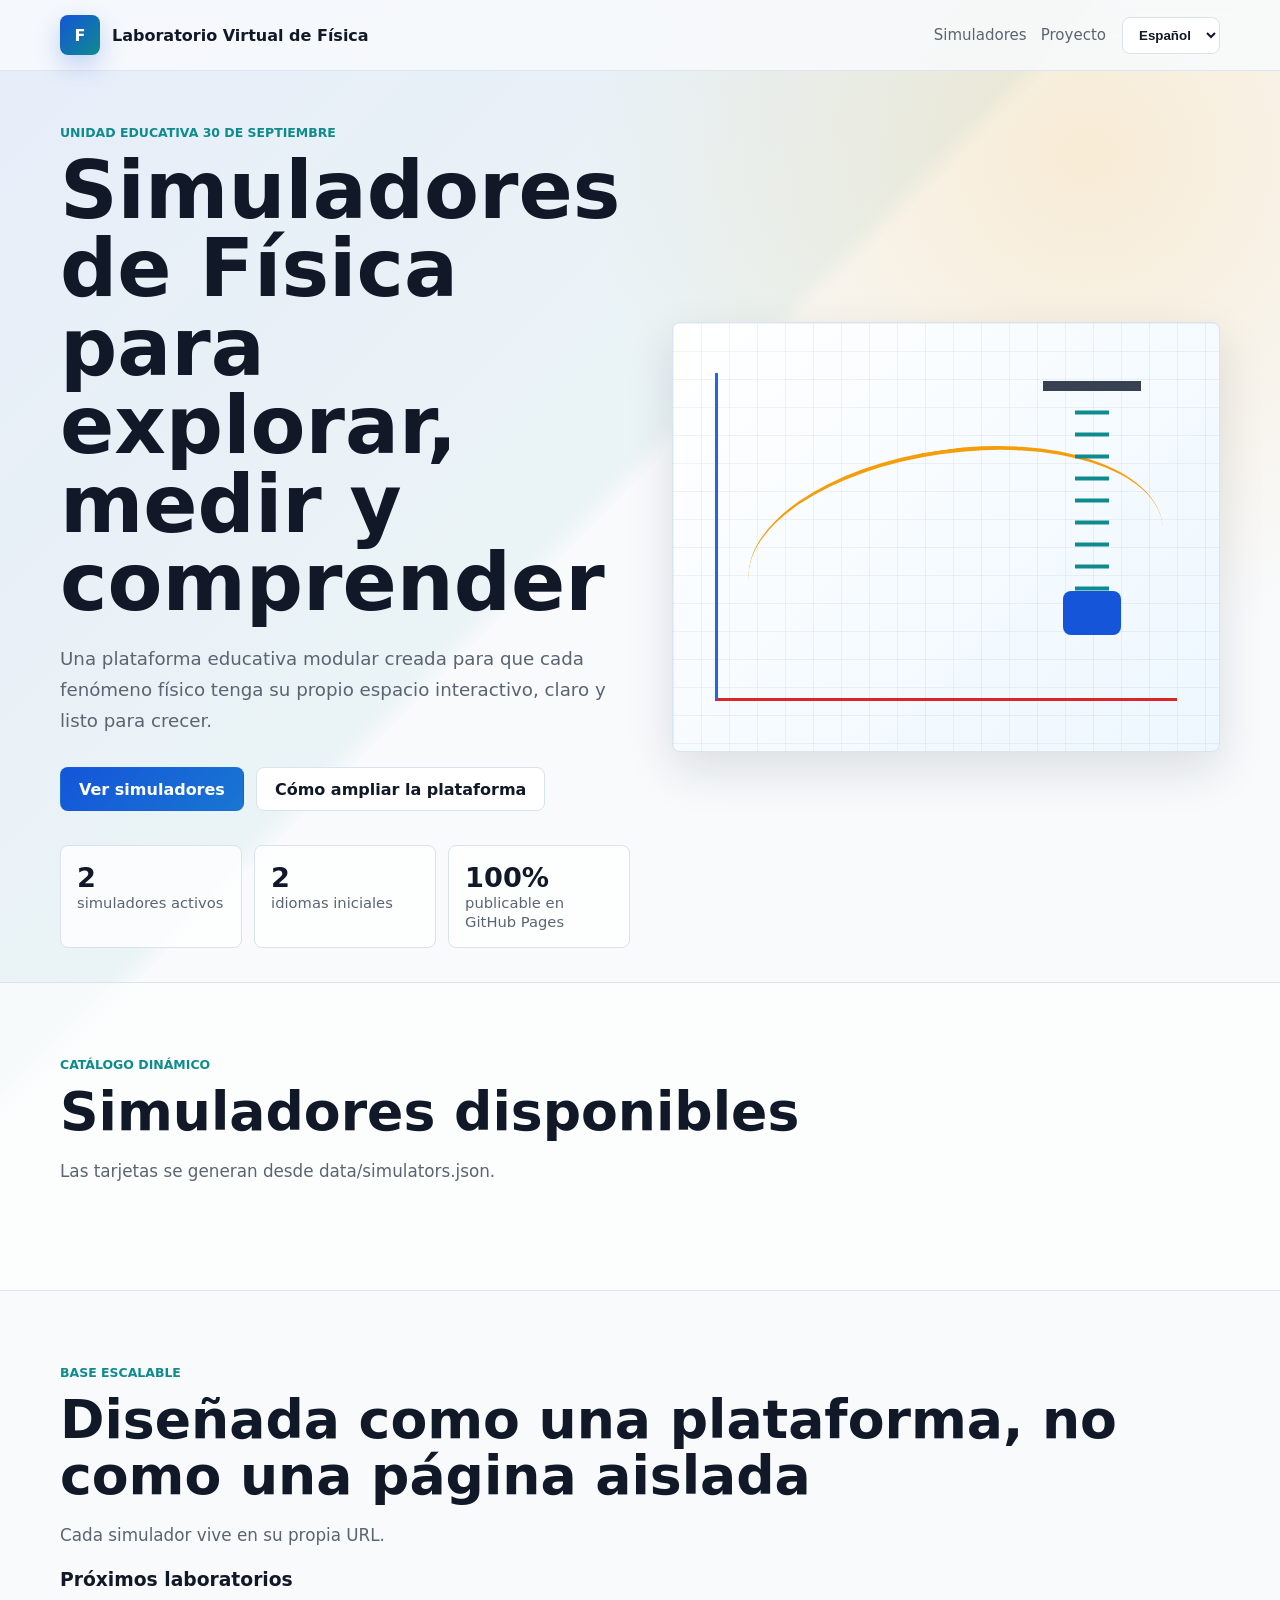
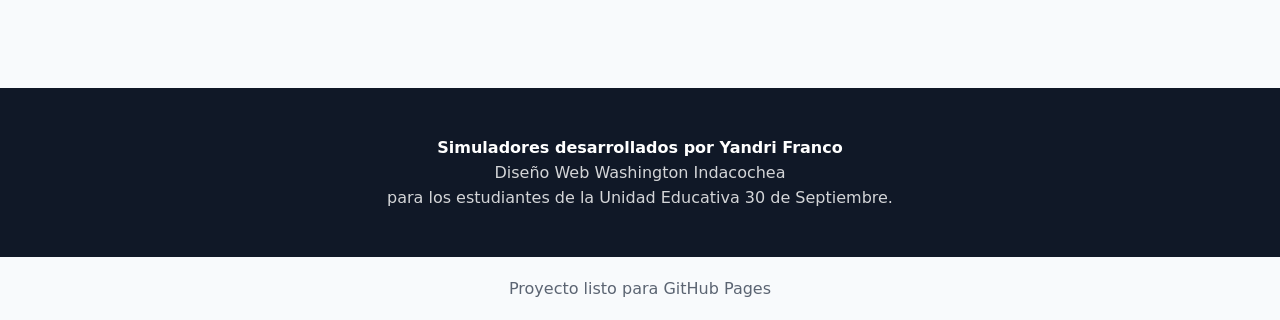
==== index.html @ 524e858a "feat(pages): implement modular static platform for GitHub Pages - Created dynamic catalog in index.h" ====
<!DOCTYPE html>
<html lang="es">
<head>
  <meta charset="UTF-8">
  <meta name="viewport" content="width=device-width, initial-scale=1.0">
  <meta name="description" content="Plataforma educativa de simuladores de Física.">
  <title>Laboratorio Virtual de Física | Yandri Franco</title>
  <link rel="icon" href="assets/icons/favicon.svg" type="image/svg+xml">
  <link rel="stylesheet" href="assets/css/main.css">
</head>
<body>
  <header class="site-header">
    <nav class="nav" aria-label="Principal">
      <a class="brand" href="./">
        <span class="brand-mark" aria-hidden="true">F</span>
        <span data-i18n="nav.brand">Laboratorio Virtual de Física</span>
      </a>
      <div class="nav-actions">
        <div class="nav-links">
          <a href="#catalog" data-i18n="nav.catalog">Simuladores</a>
          <a href="#about" data-i18n="nav.about">Proyecto</a>
        </div>
        <label>
          <span class="sr-only" data-i18n="nav.language">Idioma</span>
          <select class="language-select" data-language-select aria-label="Idioma">
            <option value="es">Español</option>
            <option value="en">English</option>
          </select>
        </label>
      </div>
    </nav>
  </header>

  <main>
    <section class="hero">
      <div class="hero-inner hero-grid">
        <div>
          <p class="eyebrow" data-i18n="hero.eyebrow">Unidad Educativa 30 de Septiembre</p>
          <h1 data-i18n="hero.title">Simuladores de Física para explorar, medir y comprender</h1>
          <p class="hero-copy" data-i18n="hero.subtitle">Una plataforma educativa modular creada para que cada fenómeno físico tenga su propio espacio interactivo, claro y listo para crecer.</p>
          <div class="hero-actions">
            <a class="button primary" href="#catalog" data-i18n="hero.primaryCta">Ver simuladores</a>
            <a class="button" href="#about" data-i18n="hero.secondaryCta">Cómo ampliar la plataforma</a>
          </div>
          <div class="stats" aria-label="Resumen">
            <div class="stat"><strong>2</strong><span data-i18n="stats.simulators">simuladores activos</span></div>
            <div class="stat"><strong>2</strong><span data-i18n="stats.languages">idiomas iniciales</span></div>
            <div class="stat"><strong>100%</strong><span data-i18n="stats.static">publicable en GitHub Pages</span></div>
          </div>
        </div>
        <div class="hero-visual" aria-hidden="true">
          <div class="trajectory"></div>
          <div class="spring-demo"><span></span><strong></strong></div>
        </div>
      </div>
    </section>

    <section class="section alt" id="catalog">
      <div class="section-inner">
        <p class="eyebrow" data-i18n="catalog.eyebrow">Catálogo dinámico</p>
        <h2 data-i18n="catalog.title">Simuladores disponibles</h2>
        <p class="section-lead" data-i18n="catalog.description">Las tarjetas se generan desde data/simulators.json.</p>
        <div class="catalog-grid" data-catalog></div>
      </div>
    </section>

    <section class="section" id="about">
      <div class="section-inner">
        <p class="eyebrow" data-i18n="about.eyebrow">Base escalable</p>
        <h2 data-i18n="about.title">Diseñada como una plataforma, no como una página aislada</h2>
        <p class="section-lead" data-i18n="about.body">Cada simulador vive en su propia URL.</p>
        <h3 data-i18n="future.title">Próximos laboratorios</h3>
        <div class="future-list" data-future-list></div>
      </div>
    </section>
  </main>

  <section class="credits" aria-label="Créditos">
    <p><strong data-i18n="credits.line1">Simuladores desarrollados por Yandri Franco</strong></p>
    <p data-i18n="credits.line2">Diseño Web Washington Indacochea</p>
    <p data-i18n="credits.line3">para los estudiantes de la Unidad Educativa 30 de Septiembre.</p>
  </section>

  <footer class="site-footer">
    <span data-i18n="footer.repo">Proyecto listo para GitHub Pages</span>
  </footer>

  <script src="assets/js/i18n.js"></script>
  <script src="assets/js/main.js"></script>
</body>
</html>
---- assets/css/main.css ----
:root {
  color-scheme: light;
  --ink: #111827;
  --muted: #5b6472;
  --line: #d9e2ef;
  --panel: #ffffff;
  --soft: #f4f7fb;
  --brand: #1455d9;
  --brand-2: #0f8b8d;
  --accent: #f59e0b;
  --shadow: 0 18px 48px rgba(16, 24, 40, 0.12);
  font-family: Inter, ui-sans-serif, system-ui, -apple-system, BlinkMacSystemFont, "Segoe UI", sans-serif;
}

* { box-sizing: border-box; }
html { scroll-behavior: smooth; }
body {
  margin: 0;
  color: var(--ink);
  background:
    linear-gradient(135deg, rgba(20, 85, 217, 0.08), rgba(15, 139, 141, 0.06) 34%, transparent 35%),
    radial-gradient(circle at 85% 8%, rgba(245, 158, 11, 0.16), transparent 24%),
    #f8fafc;
}

a { color: inherit; text-decoration: none; }
img { display: block; max-width: 100%; }
.sr-only {
  position: absolute;
  width: 1px;
  height: 1px;
  padding: 0;
  margin: -1px;
  overflow: hidden;
  clip: rect(0, 0, 0, 0);
  white-space: nowrap;
  border: 0;
}

.site-header {
  position: sticky;
  top: 0;
  z-index: 10;
  border-bottom: 1px solid rgba(217, 226, 239, 0.86);
  background: rgba(248, 250, 252, 0.88);
  backdrop-filter: blur(18px);
}

.nav {
  width: min(1160px, calc(100% - 32px));
  margin: 0 auto;
  min-height: 70px;
  display: flex;
  align-items: center;
  justify-content: space-between;
  gap: 18px;
}

.brand {
  display: flex;
  align-items: center;
  gap: 12px;
  font-weight: 800;
}

.brand-mark {
  width: 40px;
  height: 40px;
  border-radius: 8px;
  display: grid;
  place-items: center;
  color: white;
  background: linear-gradient(135deg, var(--brand), var(--brand-2));
  box-shadow: 0 10px 24px rgba(20, 85, 217, 0.24);
}

.nav-actions {
  display: flex;
  align-items: center;
  gap: 16px;
}

.nav-links {
  display: flex;
  align-items: center;
  gap: 14px;
  color: var(--muted);
  font-size: 0.94rem;
}

.language-select {
  border: 1px solid var(--line);
  background: white;
  color: var(--ink);
  border-radius: 8px;
  padding: 9px 12px;
  font-weight: 700;
}

.hero {
  min-height: calc(100vh - 70px);
  display: grid;
  align-items: center;
  padding: 54px 0 34px;
}

.hero-inner,
.section-inner {
  width: min(1160px, calc(100% - 32px));
  margin: 0 auto;
}

.hero-grid {
  display: grid;
  grid-template-columns: minmax(0, 1.02fr) minmax(340px, 0.98fr);
  gap: 42px;
  align-items: center;
}

.eyebrow {
  margin: 0 0 12px;
  color: var(--brand-2);
  font-size: 0.78rem;
  font-weight: 900;
  letter-spacing: 0;
  text-transform: uppercase;
}

h1,
h2,
h3,
p { overflow-wrap: anywhere; }

h1 {
  margin: 0;
  max-width: 780px;
  font-size: clamp(2.45rem, 7vw, 5rem);
  line-height: 0.98;
  letter-spacing: 0;
}

.hero-copy {
  margin: 22px 0 0;
  max-width: 660px;
  color: var(--muted);
  font-size: 1.14rem;
  line-height: 1.7;
}

.hero-actions {
  margin-top: 30px;
  display: flex;
  flex-wrap: wrap;
  gap: 12px;
}

.button {
  display: inline-flex;
  align-items: center;
  justify-content: center;
  gap: 10px;
  min-height: 44px;
  border-radius: 8px;
  padding: 0 18px;
  border: 1px solid var(--line);
  background: white;
  color: var(--ink);
  font-weight: 800;
  transition: transform 180ms ease, box-shadow 180ms ease, border-color 180ms ease;
}

.button:hover {
  transform: translateY(-2px);
  box-shadow: 0 12px 28px rgba(16, 24, 40, 0.12);
  border-color: rgba(20, 85, 217, 0.35);
}

.button.primary {
  color: white;
  border-color: transparent;
  background: linear-gradient(135deg, var(--brand), #1976d2);
}

.hero-visual {
  min-height: 430px;
  border: 1px solid rgba(217, 226, 239, 0.9);
  border-radius: 8px;
  background:
    linear-gradient(rgba(17, 24, 39, 0.05) 1px, transparent 1px),
    linear-gradient(90deg, rgba(17, 24, 39, 0.05) 1px, transparent 1px),
    linear-gradient(135deg, #ffffff, #edf7ff);
  background-size: 28px 28px, 28px 28px, cover;
  box-shadow: var(--shadow);
  position: relative;
  overflow: hidden;
}

.hero-visual::before {
  content: "";
  position: absolute;
  inset: 50px 42px;
  border-left: 3px solid #2563eb;
  border-bottom: 3px solid #dc2626;
}

.trajectory {
  position: absolute;
  left: 74px;
  right: 54px;
  bottom: 92px;
  height: 210px;
  border-top: 4px solid transparent;
  border-radius: 50% 50% 0 0;
  border-color: var(--accent);
  transform: rotate(-8deg);
}

.spring-demo {
  position: absolute;
  top: 58px;
  right: 78px;
  width: 98px;
  height: 260px;
  border-top: 10px solid #374151;
}

.spring-demo span {
  display: block;
  width: 34px;
  height: 190px;
  margin: 10px auto 0;
  background: repeating-linear-gradient(180deg, transparent 0 9px, #0f8b8d 10px 13px, transparent 14px 22px);
}

.spring-demo strong {
  display: block;
  width: 58px;
  height: 44px;
  margin: 0 auto;
  border-radius: 8px;
  background: #1455d9;
}

.stats {
  display: grid;
  grid-template-columns: repeat(3, minmax(0, 1fr));
  gap: 12px;
  margin-top: 34px;
}

.stat {
  border: 1px solid var(--line);
  border-radius: 8px;
  background: rgba(255, 255, 255, 0.76);
  padding: 16px;
}

.stat strong {
  display: block;
  font-size: 1.7rem;
}

.error-shell {
  min-height: 100vh;
  display: grid;
  place-items: center;
  padding: 32px 16px;
}

.error-card {
  width: min(760px, 100%);
  padding: 36px;
  border: 1px solid rgba(217, 226, 239, 0.9);
  border-radius: 16px;
  background: rgba(255, 255, 255, 0.92);
  box-shadow: var(--shadow);
}

.error-kicker {
  margin: 0 0 12px;
  color: var(--brand-2);
  font-size: 0.82rem;
  font-weight: 900;
  text-transform: uppercase;
}

.error-code {
  margin: 0;
  font-size: clamp(4rem, 11vw, 7rem);
  line-height: 0.9;
}

.error-copy {
  margin: 18px 0 0;
  max-width: 52ch;
  color: var(--muted);
  font-size: 1.05rem;
  line-height: 1.7;
}

.error-actions {
  display: flex;
  flex-wrap: wrap;
  gap: 12px;
  margin-top: 28px;
}

.error-hints {
  margin: 28px 0 0;
  padding: 18px 18px 18px 22px;
  border-radius: 12px;
  background: var(--soft);
  color: var(--muted);
}

.error-hints li + li {
  margin-top: 10px;
}

.stat span {
  color: var(--muted);
  font-size: 0.92rem;
}

.section {
  padding: 74px 0;
}

.section.alt {
  background: rgba(255, 255, 255, 0.62);
  border-top: 1px solid var(--line);
  border-bottom: 1px solid var(--line);
}

.section h2 {
  margin: 0;
  font-size: clamp(2rem, 5vw, 3.35rem);
  line-height: 1.05;
  letter-spacing: 0;
}

.section-lead {
  max-width: 760px;
  color: var(--muted);
  line-height: 1.7;
  font-size: 1.05rem;
}

.catalog-grid {
  display: grid;
  grid-template-columns: repeat(auto-fit, minmax(280px, 1fr));
  gap: 20px;
  margin-top: 30px;
}

.sim-card {
  border: 1px solid var(--line);
  border-radius: 8px;
  background: var(--panel);
  overflow: hidden;
  box-shadow: 0 10px 30px rgba(16, 24, 40, 0.08);
  transition: transform 180ms ease, box-shadow 180ms ease;
}

.sim-card:hover {
  transform: translateY(-4px);
  box-shadow: var(--shadow);
}

.sim-thumb {
  aspect-ratio: 16 / 9;
  background: #e8eef7;
  object-fit: cover;
  width: 100%;
}

.sim-card-body {
  padding: 20px;
}

.badge {
  display: inline-flex;
  align-items: center;
  min-height: 28px;
  border-radius: 8px;
  padding: 0 10px;
  color: #0f5132;
  background: #dff7ec;
  font-weight: 800;
  font-size: 0.78rem;
}

.sim-card h3 {
  margin: 14px 0 8px;
  font-size: 1.38rem;
}

.sim-card p {
  color: var(--muted);
  line-height: 1.58;
}

.meta-row {
  display: flex;
  flex-wrap: wrap;
  gap: 8px;
  margin: 16px 0;
  color: var(--muted);
  font-size: 0.86rem;
}

.future-list {
  display: flex;
  flex-wrap: wrap;
  gap: 10px;
  margin-top: 24px;
}

.future-list span {
  border: 1px solid var(--line);
  border-radius: 8px;
  padding: 10px 12px;
  background: white;
  color: var(--muted);
  font-weight: 700;
}

.credits,
.site-footer {
  text-align: center;
}

.credits {
  padding: 44px 16px;
  background: #101827;
  color: white;
}

.credits p {
  margin: 6px 0;
  color: rgba(255, 255, 255, 0.82);
}

.credits strong {
  color: white;
}

.site-footer {
  padding: 22px 16px;
  color: var(--muted);
  background: #f8fafc;
}

@media (max-width: 840px) {
  .nav { align-items: flex-start; padding: 14px 0; }
  .nav,
  .nav-actions,
  .nav-links { flex-wrap: wrap; }
  .hero { min-height: auto; }
  .hero-grid { grid-template-columns: 1fr; }
  .hero-visual { min-height: 320px; }
  .stats { grid-template-columns: 1fr; }
}

@media (max-width: 520px) {
  .nav-links { display: none; }
  .hero-actions .button { width: 100%; }
  .section { padding: 52px 0; }
}
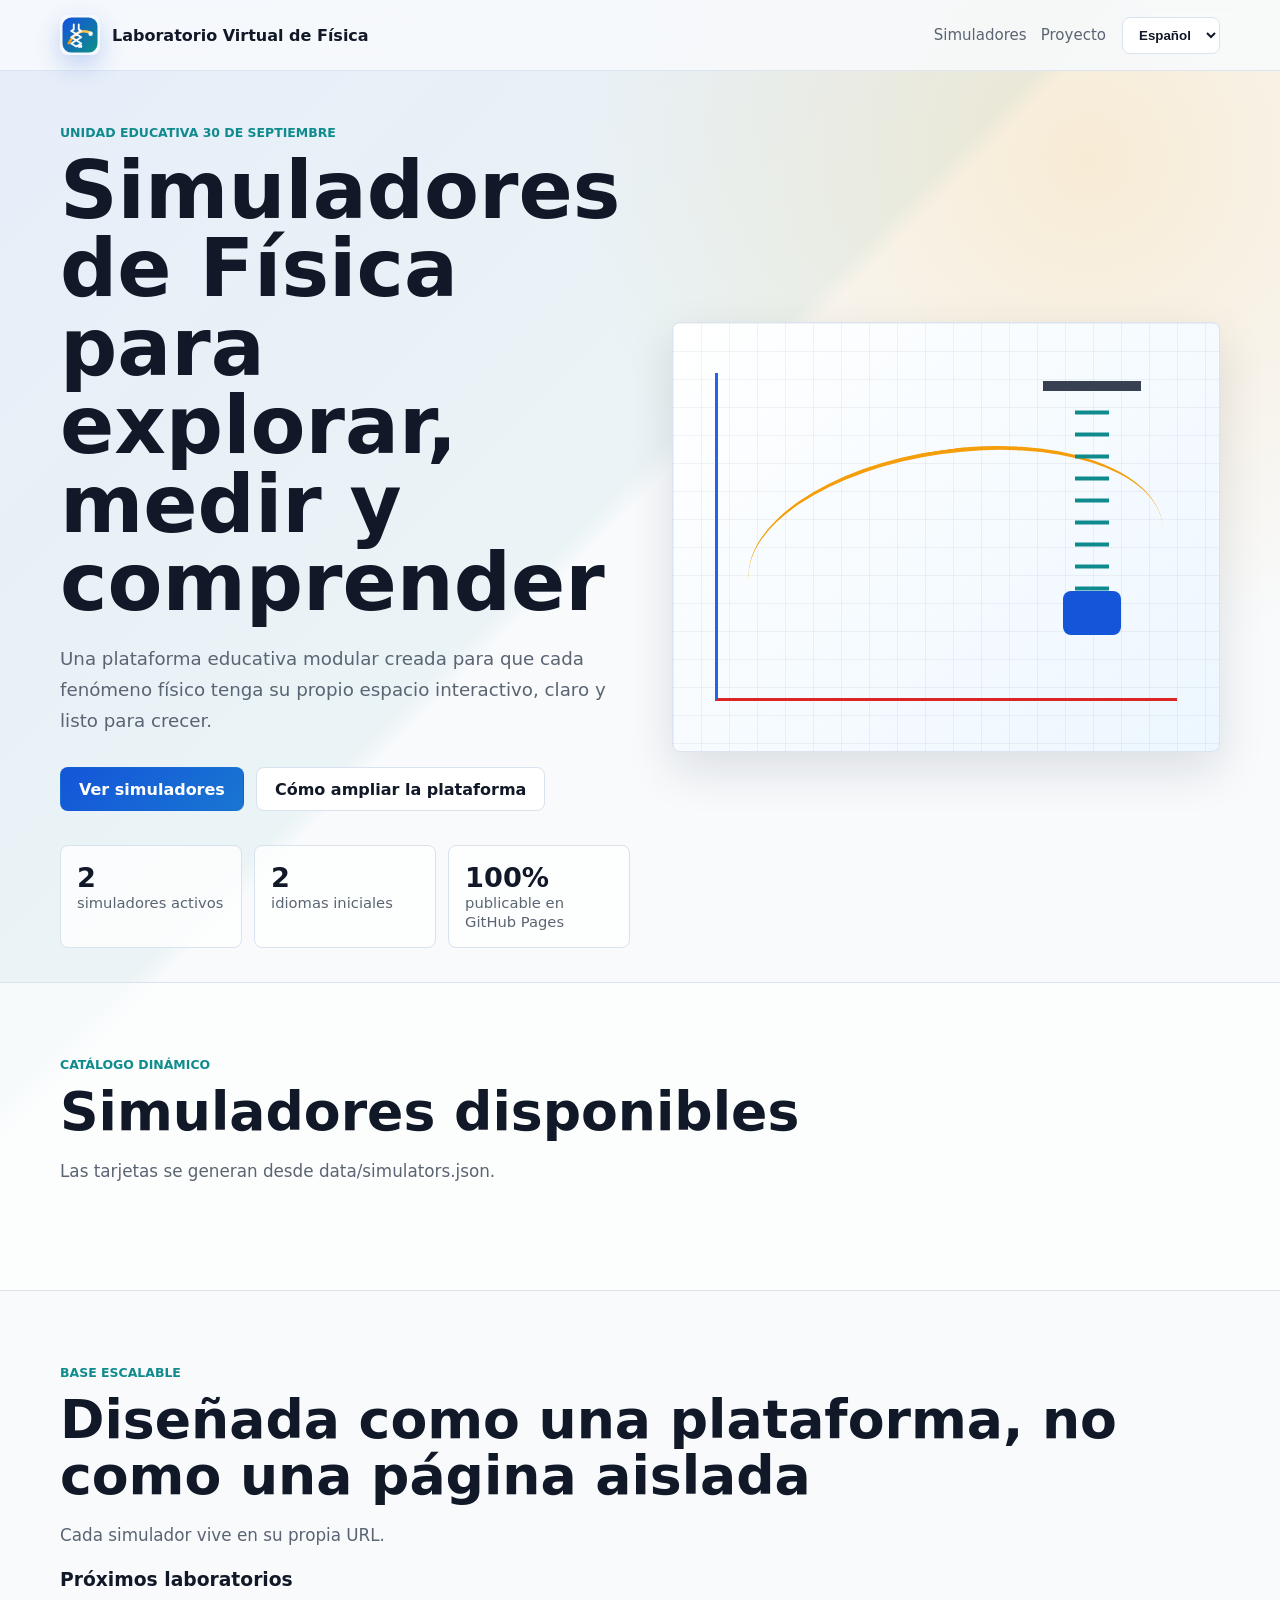
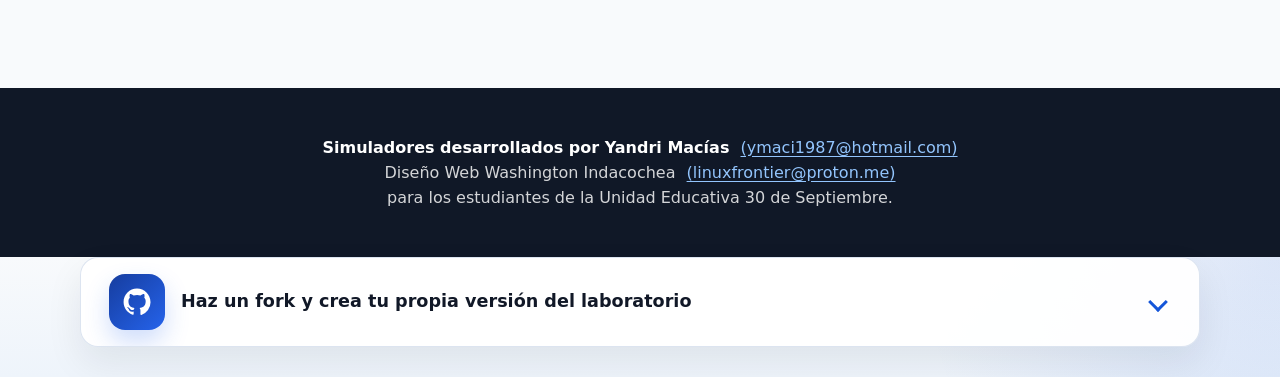
==== commit 159dbb43: "chore(repo): update metadata and links to new repository - Updated og:url, canonical, and social ima" ====
--- a/index.html
+++ b/index.html
@@ -4,15 +4,35 @@
   <meta charset="UTF-8">
   <meta name="viewport" content="width=device-width, initial-scale=1.0">
   <meta name="description" content="Plataforma educativa de simuladores de Física.">
-  <title>Laboratorio Virtual de Física | Yandri Franco</title>
+  <meta property="og:locale" content="es_ES">
+  <meta property="og:type" content="website">
+  <meta property="og:site_name" content="Laboratorio Virtual de Física">
+  <meta property="og:title" content="Laboratorio Virtual de Física | Yandri Macías">
+  <meta property="og:description" content="Plataforma educativa de simuladores de Física para estudiantes de la Unidad Educativa 30 de Septiembre.">
+  <meta property="og:url" content="https://wachin.github.io/yandri-macias-simulators/">
+  <meta property="og:image" content="https://wachin.github.io/yandri-macias-simulators/assets/images/social-preview.jpg">
+  <meta property="og:image:secure_url" content="https://wachin.github.io/yandri-macias-simulators/assets/images/social-preview.jpg">
+  <meta property="og:image:type" content="image/jpeg">
+  <meta property="og:image:width" content="1200">
+  <meta property="og:image:height" content="630">
+  <meta property="og:image:alt" content="Vista previa del Laboratorio Virtual de Física con simuladores de Ley de Hooke y Movimiento Parabólico.">
+  <meta name="twitter:card" content="summary_large_image">
+  <meta name="twitter:title" content="Laboratorio Virtual de Física | Yandri Macías">
+  <meta name="twitter:description" content="Plataforma educativa de simuladores de Física para estudiantes de la Unidad Educativa 30 de Septiembre.">
+  <meta name="twitter:image" content="https://wachin.github.io/yandri-macias-simulators/assets/images/social-preview.jpg">
+  <title>Laboratorio Virtual de Física | Yandri Macías</title>
+  <link rel="canonical" href="https://wachin.github.io/yandri-macias-simulators/">
   <link rel="icon" href="assets/icons/favicon.svg" type="image/svg+xml">
+  <link rel="icon" href="assets/icons/favicon-32.png" sizes="32x32" type="image/png">
+  <link rel="shortcut icon" href="assets/icons/favicon.ico" type="image/x-icon">
+  <link rel="apple-touch-icon" href="assets/icons/apple-touch-icon.png">
   <link rel="stylesheet" href="assets/css/main.css">
 </head>
 <body>
   <header class="site-header">
     <nav class="nav" aria-label="Principal">
       <a class="brand" href="./">
-        <span class="brand-mark" aria-hidden="true">F</span>
+        <img class="brand-mark" src="assets/icons/favicon.svg" alt="" aria-hidden="true">
         <span data-i18n="nav.brand">Laboratorio Virtual de Física</span>
       </a>
       <div class="nav-actions">
@@ -76,14 +96,37 @@
   </main>
 
   <section class="credits" aria-label="Créditos">
-    <p><strong data-i18n="credits.line1">Simuladores desarrollados por Yandri Franco</strong></p>
-    <p data-i18n="credits.line2">Diseño Web Washington Indacochea</p>
+    <p>
+      <strong data-i18n="credits.line1">Simuladores desarrollados por Yandri Macías</strong>
+      <a class="credit-link" href="mailto:ymaci1987@hotmail.com">(ymaci1987@hotmail.com)</a>
+    </p>
+    <p>
+      <span data-i18n="credits.line2">Diseño Web Washington Indacochea</span>
+      <a class="credit-link" href="mailto:linuxfrontier@proton.me">(linuxfrontier@proton.me)</a>
+    </p>
     <p data-i18n="credits.line3">para los estudiantes de la Unidad Educativa 30 de Septiembre.</p>
   </section>
 
-  <footer class="site-footer">
-    <span data-i18n="footer.repo">Proyecto listo para GitHub Pages</span>
-  </footer>
+  <section class="repo-invite" aria-label="Repositorio del proyecto">
+    <details class="repo-invite-card">
+      <summary class="repo-summary">
+        <span class="repo-summary-icon" aria-hidden="true">
+          <svg viewBox="0 0 24 24" role="img" aria-hidden="true">
+            <path fill="currentColor" d="M12 .5C5.65.5.5 5.66.5 12.02c0 5.09 3.3 9.4 7.87 10.93.58.11.79-.25.79-.56 0-.28-.01-1.2-.02-2.18-3.2.7-3.88-1.36-3.88-1.36-.52-1.34-1.28-1.69-1.28-1.69-1.05-.72.08-.71.08-.71 1.16.08 1.78 1.2 1.78 1.2 1.03 1.77 2.7 1.26 3.36.97.1-.75.4-1.26.72-1.55-2.56-.29-5.25-1.29-5.25-5.73 0-1.26.45-2.29 1.19-3.09-.12-.29-.52-1.46.11-3.04 0 0 .97-.31 3.19 1.18a10.98 10.98 0 0 1 5.8 0c2.21-1.49 3.18-1.18 3.18-1.18.63 1.58.24 2.75.12 3.04.74.8 1.18 1.83 1.18 3.09 0 4.45-2.69 5.43-5.26 5.72.41.36.78 1.08.78 2.18 0 1.58-.01 2.85-.01 3.24 0 .31.21.68.8.56a11.53 11.53 0 0 0 7.85-10.93C23.5 5.66 18.35.5 12 .5Z"/>
+          </svg>
+        </span>
+        <span class="repo-summary-text" data-i18n="footer.forkTitle">Haz un fork y crea tu propia versión del laboratorio</span>
+        <span class="repo-summary-caret" aria-hidden="true"></span>
+      </summary>
+      <div class="repo-details">
+        <p class="repo-kicker" data-i18n="footer.forkKicker">Proyecto abierto</p>
+        <p class="repo-copy" data-i18n="footer.forkBody">Este proyecto está publicado en GitHub para que docentes, estudiantes y desarrolladores puedan estudiarlo, adaptarlo y ampliarlo con nuevos simuladores.</p>
+        <a class="repo-button" href="https://github.com/wachin/yandri-macias-simulators" target="_blank" rel="noopener noreferrer">
+          <span data-i18n="footer.forkCta">Ver repositorio en GitHub y crear un fork</span>
+        </a>
+      </div>
+    </details>
+  </section>
 
   <script src="assets/js/i18n.js"></script>
   <script src="assets/js/main.js"></script>
--- a/assets/css/main.css
+++ b/assets/css/main.css
@@ -66,11 +66,9 @@
 .brand-mark {
   width: 40px;
   height: 40px;
-  border-radius: 8px;
-  display: grid;
-  place-items: center;
-  color: white;
-  background: linear-gradient(135deg, var(--brand), var(--brand-2));
+  display: block;
+  flex: 0 0 40px;
+  border-radius: 8px;
   box-shadow: 0 10px 24px rgba(20, 85, 217, 0.24);
 }
 
@@ -445,6 +443,144 @@
   color: white;
 }
 
+.credit-link {
+  margin-left: 6px;
+  color: #93c5fd;
+  text-decoration: underline;
+  text-underline-offset: 3px;
+}
+
+.credit-link:hover {
+  color: #dbeafe;
+}
+
+.repo-invite {
+  padding: 0 16px 30px;
+  background:
+    radial-gradient(circle at top right, rgba(20, 85, 217, 0.12), transparent 28%),
+    linear-gradient(180deg, #f8fafc, #eef4fb);
+}
+
+.repo-invite-card {
+  width: min(1120px, 100%);
+  margin: 0 auto;
+  border: 1px solid rgba(217, 226, 239, 0.92);
+  border-radius: 18px;
+  background: rgba(255, 255, 255, 0.94);
+  box-shadow: 0 16px 36px rgba(16, 24, 40, 0.08);
+  overflow: hidden;
+}
+
+.repo-summary {
+  list-style: none;
+  display: grid;
+  grid-template-columns: auto 1fr auto;
+  align-items: center;
+  gap: 16px;
+  min-height: 88px;
+  padding: 16px 28px;
+  cursor: pointer;
+}
+
+.repo-summary::-webkit-details-marker {
+  display: none;
+}
+
+.repo-summary-icon {
+  width: 56px;
+  height: 56px;
+  border-radius: 16px;
+  display: grid;
+  place-items: center;
+  color: white;
+  background: linear-gradient(135deg, #163d9f, #2563eb);
+  box-shadow: 0 12px 24px rgba(37, 99, 235, 0.22);
+}
+
+.repo-summary-icon svg {
+  width: 28px;
+  height: 28px;
+}
+
+.repo-summary-text {
+  text-align: left;
+  font-size: clamp(1.05rem, 2vw, 1.1rem);
+  font-weight: 900;
+  line-height: 1.2;
+  white-space: nowrap;
+}
+
+.repo-summary-caret {
+  width: 14px;
+  height: 14px;
+  border-right: 3px solid var(--brand);
+  border-bottom: 3px solid var(--brand);
+  transform: rotate(45deg);
+  transition: transform 180ms ease;
+  margin-right: 6px;
+}
+
+.repo-invite-card[open] .repo-summary-caret {
+  transform: rotate(225deg);
+}
+
+.repo-details {
+  padding: 4px 28px 28px;
+  text-align: center;
+  animation: repoDrop 180ms ease;
+  background:
+    linear-gradient(135deg, rgba(20, 85, 217, 0.06), rgba(15, 139, 141, 0.04)),
+    rgba(255, 255, 255, 0.98);
+  border-top: 1px solid rgba(217, 226, 239, 0.92);
+}
+
+.repo-kicker {
+  margin: 0;
+  color: var(--brand-2);
+  font-size: 0.82rem;
+  font-weight: 900;
+  text-transform: uppercase;
+}
+
+.repo-copy {
+  max-width: 60ch;
+  margin: 12px auto 0;
+  color: var(--muted);
+  font-size: 1.04rem;
+  line-height: 1.7;
+}
+
+.repo-button {
+  display: inline-flex;
+  align-items: center;
+  justify-content: center;
+  min-height: 52px;
+  margin-top: 24px;
+  padding: 0 22px;
+  border-radius: 999px;
+  color: white;
+  background: linear-gradient(135deg, #111827, #1455d9);
+  box-shadow: 0 16px 32px rgba(20, 85, 217, 0.22);
+  font-weight: 900;
+  transition: transform 180ms ease, box-shadow 180ms ease;
+}
+
+.repo-button:hover {
+  transform: translateY(-2px);
+  box-shadow: 0 22px 40px rgba(20, 85, 217, 0.26);
+}
+
+@keyframes repoDrop {
+  from {
+    opacity: 0;
+    transform: translateY(-8px);
+  }
+  to {
+    opacity: 1;
+    transform: translateY(0);
+  }
+}
+
 .site-footer {
   padding: 22px 16px;
   color: var(--muted);
@@ -466,4 +602,17 @@
   .nav-links { display: none; }
   .hero-actions .button { width: 100%; }
   .section { padding: 52px 0; }
-}
+  .repo-summary,
+  .repo-details { padding-left: 18px; padding-right: 18px; }
+  .repo-summary {
+    grid-template-columns: auto 1fr;
+  }
+  .repo-summary-caret {
+    grid-column: 2;
+    justify-self: end;
+  }
+  .repo-summary-text {
+    white-space: normal;
+  }
+  .repo-button { width: 100%; }
+}
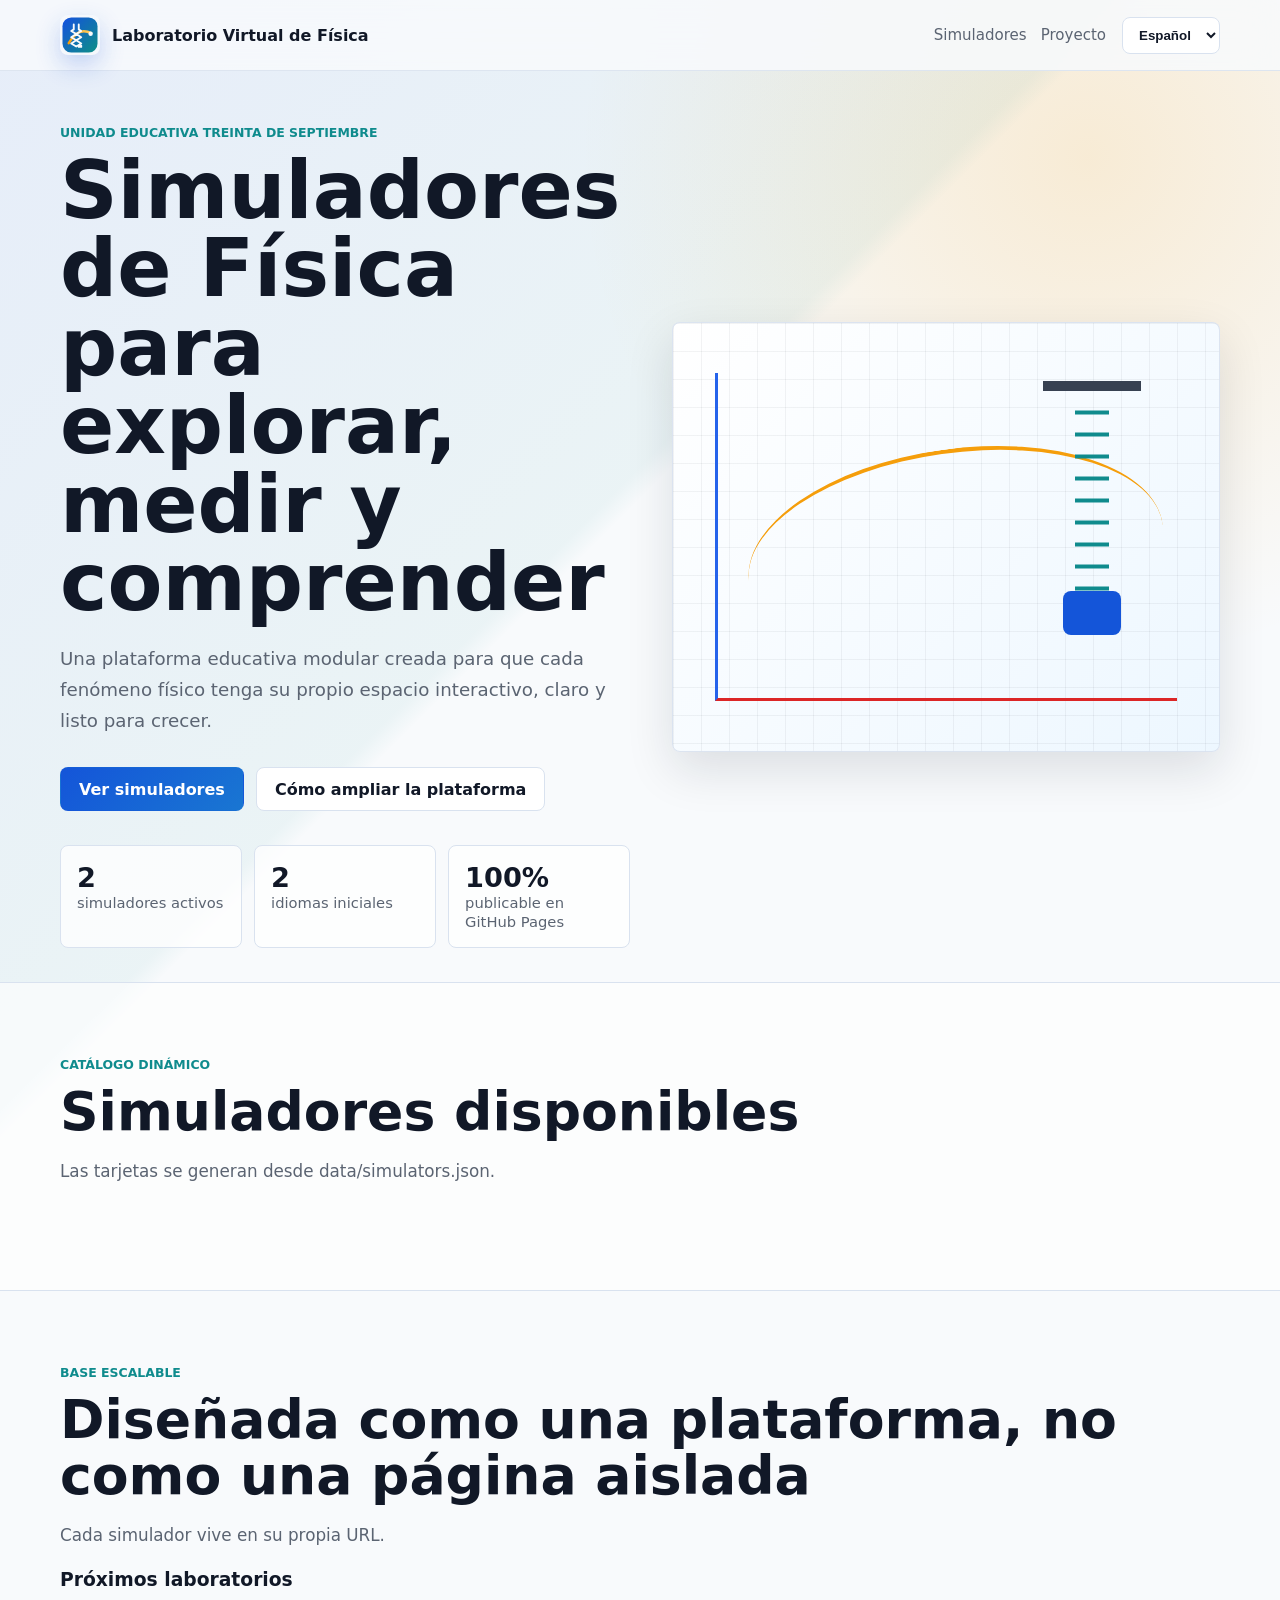
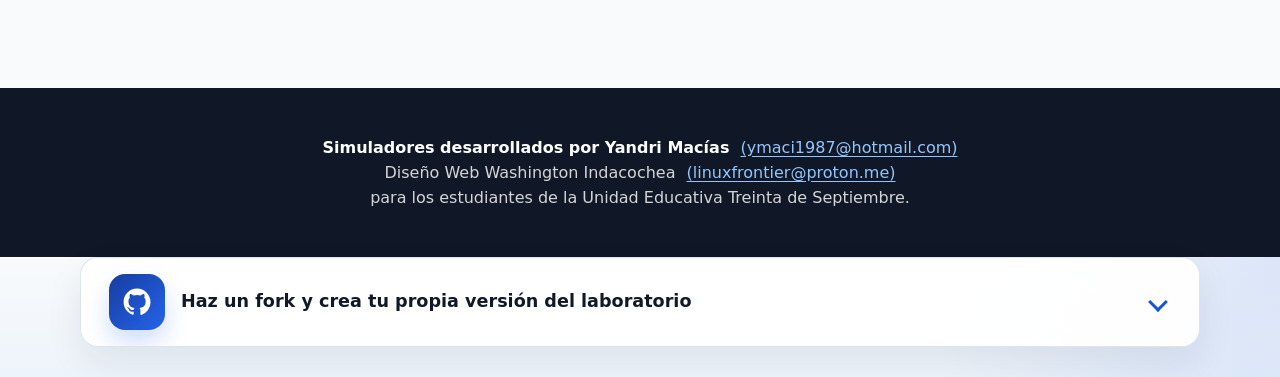
==== commit 823bc93d: "docs(meta): update institution name to Unidad Educativa Treinta de Septiembre - Updated visible text" ====
--- a/index.html
+++ b/index.html
@@ -8,7 +8,7 @@
   <meta property="og:type" content="website">
   <meta property="og:site_name" content="Laboratorio Virtual de Física">
   <meta property="og:title" content="Laboratorio Virtual de Física | Yandri Macías">
-  <meta property="og:description" content="Plataforma educativa de simuladores de Física para estudiantes de la Unidad Educativa 30 de Septiembre.">
+  <meta property="og:description" content="Plataforma educativa de simuladores de Física para estudiantes de la Unidad Educativa Treinta de Septiembre.">
   <meta property="og:url" content="https://wachin.github.io/yandri-macias-simulators/">
   <meta property="og:image" content="https://wachin.github.io/yandri-macias-simulators/assets/images/social-preview.jpg">
   <meta property="og:image:secure_url" content="https://wachin.github.io/yandri-macias-simulators/assets/images/social-preview.jpg">
@@ -18,7 +18,7 @@
   <meta property="og:image:alt" content="Vista previa del Laboratorio Virtual de Física con simuladores de Ley de Hooke y Movimiento Parabólico.">
   <meta name="twitter:card" content="summary_large_image">
   <meta name="twitter:title" content="Laboratorio Virtual de Física | Yandri Macías">
-  <meta name="twitter:description" content="Plataforma educativa de simuladores de Física para estudiantes de la Unidad Educativa 30 de Septiembre.">
+  <meta name="twitter:description" content="Plataforma educativa de simuladores de Física para estudiantes de la Unidad Educativa Treinta de Septiembre.">
   <meta name="twitter:image" content="https://wachin.github.io/yandri-macias-simulators/assets/images/social-preview.jpg">
   <title>Laboratorio Virtual de Física | Yandri Macías</title>
   <link rel="canonical" href="https://wachin.github.io/yandri-macias-simulators/">
@@ -55,7 +55,7 @@
     <section class="hero">
       <div class="hero-inner hero-grid">
         <div>
-          <p class="eyebrow" data-i18n="hero.eyebrow">Unidad Educativa 30 de Septiembre</p>
+          <p class="eyebrow" data-i18n="hero.eyebrow">Unidad Educativa Treinta de Septiembre</p>
           <h1 data-i18n="hero.title">Simuladores de Física para explorar, medir y comprender</h1>
           <p class="hero-copy" data-i18n="hero.subtitle">Una plataforma educativa modular creada para que cada fenómeno físico tenga su propio espacio interactivo, claro y listo para crecer.</p>
           <div class="hero-actions">
@@ -104,7 +104,7 @@
       <span data-i18n="credits.line2">Diseño Web Washington Indacochea</span>
       <a class="credit-link" href="mailto:linuxfrontier@proton.me">(linuxfrontier@proton.me)</a>
     </p>
-    <p data-i18n="credits.line3">para los estudiantes de la Unidad Educativa 30 de Septiembre.</p>
+    <p data-i18n="credits.line3">para los estudiantes de la Unidad Educativa Treinta de Septiembre.</p>
   </section>
 
   <section class="repo-invite" aria-label="Repositorio del proyecto">
